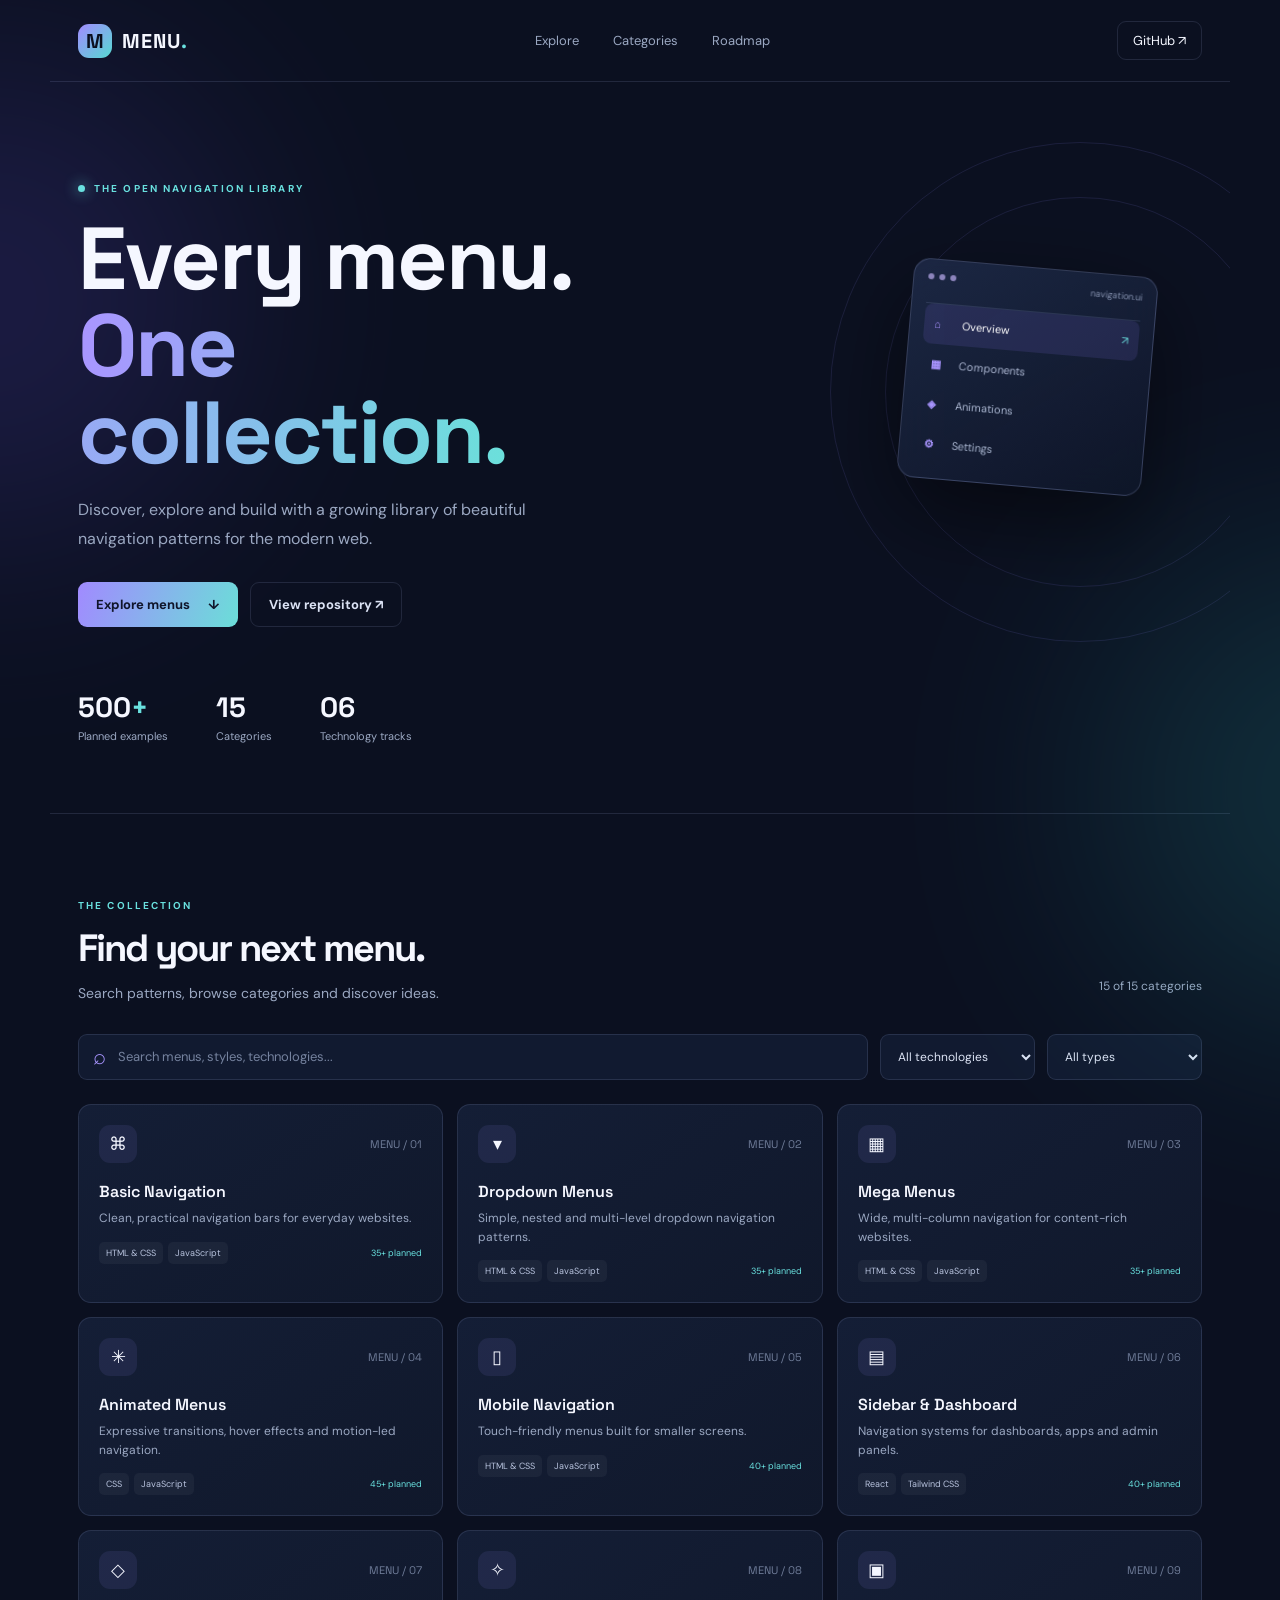
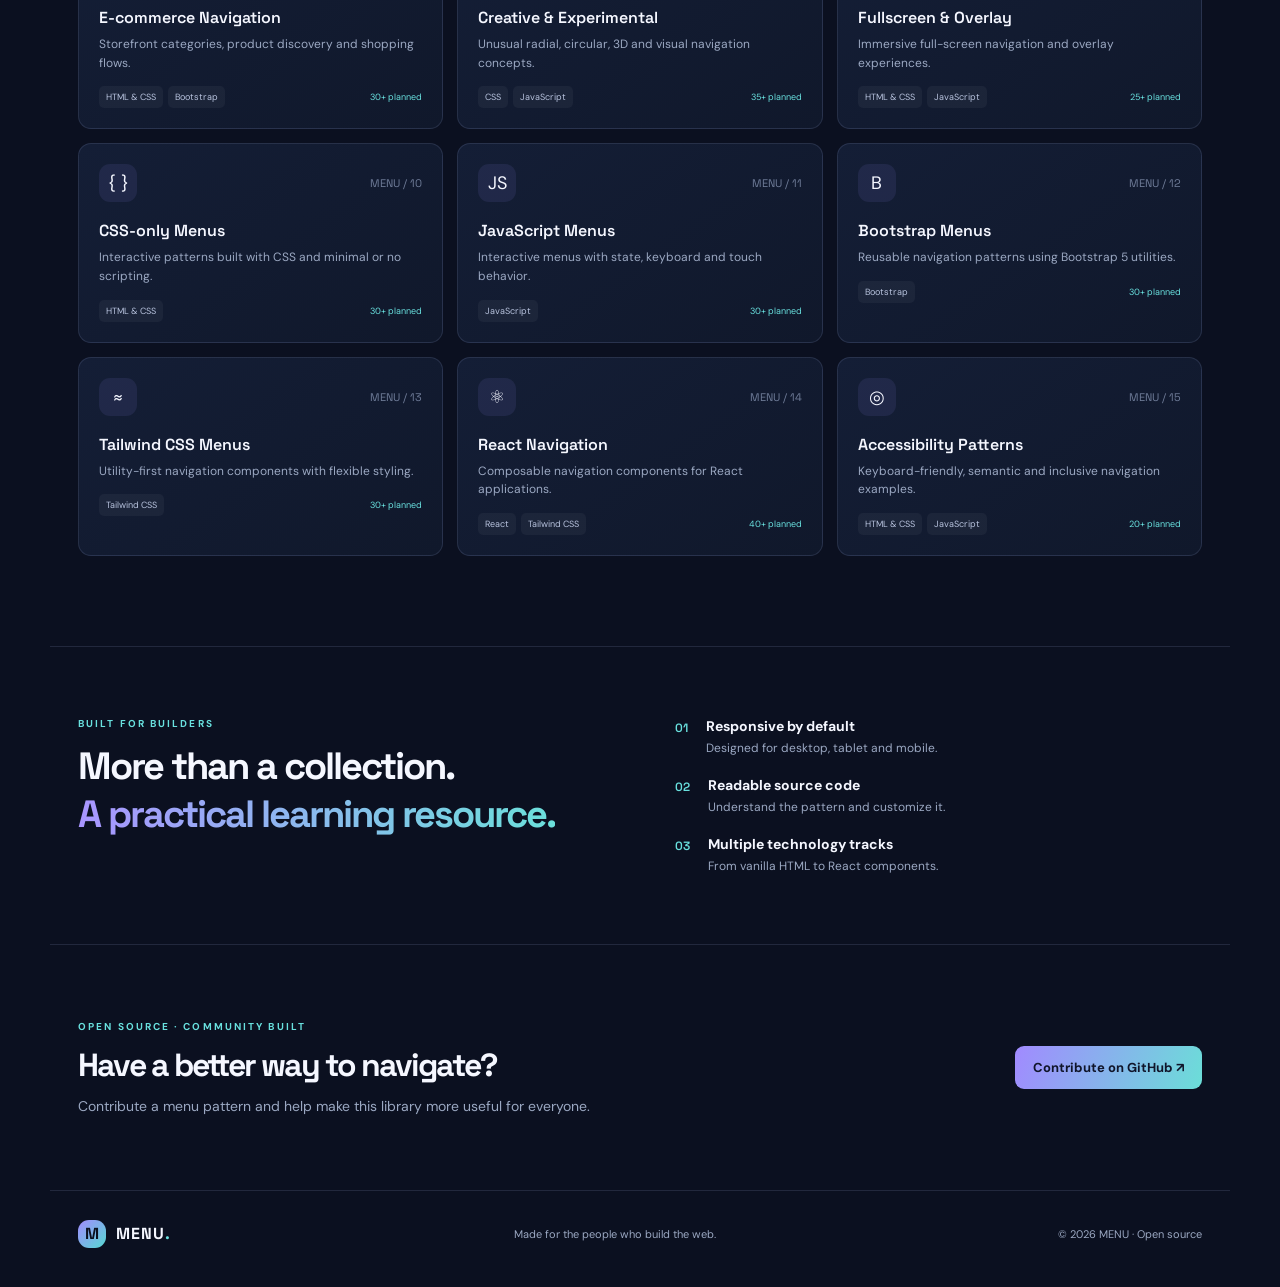
==== index.html @ bb1c4ee7 "first commit" ====
<!doctype html>
<html lang="en">
<head>
  <meta charset="utf-8">
  <meta name="viewport" content="width=device-width, initial-scale=1">
  <meta name="description" content="Explore a growing collection of responsive, animated and interactive web navigation menus.">
  <meta name="theme-color" content="#0b1020">
  <title>MENU — Navigation Library</title>
  <link rel="preconnect" href="https://fonts.googleapis.com">
  <link rel="preconnect" href="https://fonts.gstatic.com" crossorigin>
  <link href="https://fonts.googleapis.com/css2?family=DM+Sans:wght@400;500;600;700&family=Space+Grotesk:wght@500;600;700&display=swap" rel="stylesheet">
  <link rel="stylesheet" href="assets/css/style.css">
</head>
<body>
  <div class="ambient ambient-one"></div><div class="ambient ambient-two"></div>
  <header class="topbar">
    <a class="brand" href="#" aria-label="MENU home"><span class="brand-mark">M</span><span>MENU<span class="brand-dot">.</span></span></a>
    <nav class="top-links" aria-label="Main navigation">
      <a href="#explore">Explore</a><a href="#categories">Categories</a><a href="ROADMAP.md">Roadmap</a>
    </nav>
    <a class="github-link" href="https://github.com/YOUR-USERNAME/MENU" target="_blank" rel="noreferrer">GitHub <span aria-hidden="true">↗</span></a>
    <button class="mobile-toggle" id="mobileToggle" aria-label="Open navigation" aria-expanded="false">☰</button>
  </header>

  <main>
    <section class="hero">
      <div class="eyebrow"><span class="pulse"></span> THE OPEN NAVIGATION LIBRARY</div>
      <h1>Every menu.<br><span>One collection.</span></h1>
      <p class="hero-copy">Discover, explore and build with a growing library of beautiful navigation patterns for the modern web.</p>
      <div class="hero-actions"><a class="button primary" href="#explore">Explore menus <span>↓</span></a><a class="button secondary" href="https://github.com/YOUR-USERNAME/MENU" target="_blank" rel="noreferrer">View repository ↗</a></div>
      <div class="hero-stats">
        <div><strong>500<span>+</span></strong><small>Planned examples</small></div>
        <div><strong>15</strong><small>Categories</small></div>
        <div><strong>06</strong><small>Technology tracks</small></div>
      </div>
      <div class="hero-orbit orbit-a"></div><div class="hero-orbit orbit-b"></div>
      <div class="floating-menu"><div class="float-top"><i></i><i></i><i></i><span>navigation.ui</span></div><div class="float-row active"><b>⌂</b> Overview <em>↗</em></div><div class="float-row"><b>▦</b> Components</div><div class="float-row"><b>◈</b> Animations</div><div class="float-row"><b>⚙</b> Settings</div></div>
    </section>

    <section class="explore section-wrap" id="explore">
      <div class="section-heading"><div><div class="eyebrow">THE COLLECTION</div><h2>Find your next menu.</h2><p>Search patterns, browse categories and discover ideas.</p></div><span class="result-count" id="resultCount">15 categories</span></div>
      <div class="toolbar">
        <label class="searchbox"><span>⌕</span><input id="searchInput" type="search" placeholder="Search menus, styles, technologies..." aria-label="Search menus"></label>
        <select id="techFilter" aria-label="Filter by technology"><option value="all">All technologies</option><option>HTML & CSS</option><option>JavaScript</option><option>Bootstrap</option><option>Tailwind CSS</option><option>React</option></select>
        <select id="typeFilter" aria-label="Filter by menu type"><option value="all">All types</option><option>Basic</option><option>Dropdown</option><option>Mega</option><option>Animated</option><option>Mobile</option><option>Sidebar</option><option>Creative</option></select>
      </div>
      <div class="category-grid" id="categoryGrid" aria-live="polite"></div>
      <div class="empty-state" id="emptyState" hidden>No categories match your search. Try another keyword or clear a filter.</div>
    </section>

    <section class="feature-band section-wrap" id="categories">
      <div><div class="eyebrow">BUILT FOR BUILDERS</div><h2>More than a collection.<br><span>A practical learning resource.</span></h2></div>
      <div class="feature-list"><div><b>01</b><span><strong>Responsive by default</strong><small>Designed for desktop, tablet and mobile.</small></span></div><div><b>02</b><span><strong>Readable source code</strong><small>Understand the pattern and customize it.</small></span></div><div><b>03</b><span><strong>Multiple technology tracks</strong><small>From vanilla HTML to React components.</small></span></div></div>
    </section>
    <section class="cta section-wrap"><div><div class="eyebrow">OPEN SOURCE · COMMUNITY BUILT</div><h2>Have a better way to navigate?</h2><p>Contribute a menu pattern and help make this library more useful for everyone.</p></div><a class="button primary" href="https://github.com/YOUR-USERNAME/MENU" target="_blank" rel="noreferrer">Contribute on GitHub ↗</a></section>
  </main>
  <footer><a class="brand" href="#"><span class="brand-mark">M</span><span>MENU<span class="brand-dot">.</span></span></a><p>Made for the people who build the web.</p><span>© <span id="year"></span> MENU · Open source</span></footer>
  <script src="assets/js/app.js"></script>
</body>
</html>
---- assets/css/style.css ----
*{box-sizing:border-box} :root{--bg:#0b1020;--panel:#111a30;--panel2:#151f38;--text:#f5f7ff;--muted:#9ba8c2;--line:rgba(181,199,255,.13);--accent:#9b8cff;--cyan:#69e1df}html{scroll-behavior:smooth}body{margin:0;background:var(--bg);color:var(--text);font-family:"DM Sans",sans-serif;overflow-x:hidden}a{color:inherit;text-decoration:none}.ambient{position:absolute;width:480px;height:480px;border-radius:50%;filter:blur(120px);opacity:.16;pointer-events:none}.ambient-one{background:#755bff;top:60px;left:-250px}.ambient-two{background:#2bc7c2;top:550px;right:-300px}.topbar{height:82px;display:flex;align-items:center;justify-content:space-between;max-width:1180px;margin:auto;padding:0 28px;border-bottom:1px solid var(--line);position:relative;z-index:3}.brand{display:flex;align-items:center;gap:10px;font:700 20px "Space Grotesk";letter-spacing:1px}.brand-mark{width:34px;height:34px;border-radius:11px;background:linear-gradient(135deg,#a28bff,#56d9d2);display:grid;place-items:center;color:#0b1020;font-size:20px}.brand-dot{color:var(--cyan)}.top-links{display:flex;gap:34px;color:var(--muted);font-size:13px}.top-links a:hover,.github-link:hover{color:white}.github-link{font-size:13px;border:1px solid var(--line);padding:10px 15px;border-radius:9px}.mobile-toggle{display:none;background:none;color:white;border:0;font-size:24px}.hero{max-width:1180px;min-height:600px;margin:auto;padding:100px 28px 70px;position:relative;overflow:hidden}.eyebrow{font-size:10px;letter-spacing:2.1px;font-weight:700;color:var(--cyan);display:flex;align-items:center;gap:9px}.pulse{width:7px;height:7px;background:var(--cyan);border-radius:50%;box-shadow:0 0 14px var(--cyan)}h1,h2{font-family:"Space Grotesk";letter-spacing:-2px;margin:20px 0}h1{font-size:clamp(54px,7vw,88px);line-height:.99;max-width:600px}h1 span,.feature-band h2 span{background:linear-gradient(90deg,#a995ff,#6be0db);background-clip:text;color:transparent}.hero-copy{max-width:480px;color:var(--muted);font-size:16px;line-height:1.8}.hero-actions{display:flex;gap:12px;margin-top:28px}.button{display:inline-flex;align-items:center;gap:18px;padding:13px 18px;border-radius:9px;font-size:13px;font-weight:700;transition:.2s}.button:hover{transform:translateY(-3px)}.primary{background:linear-gradient(110deg,#a18aff,#6bded8);color:#10152a}.secondary{border:1px solid var(--line);color:#dbe2f4}.hero-stats{display:flex;gap:48px;margin-top:62px}.hero-stats div{display:grid;gap:4px}.hero-stats strong{font:700 28px "Space Grotesk"}.hero-stats strong span{color:var(--cyan)}.hero-stats small{color:var(--muted);font-size:11px}.floating-menu{position:absolute;right:80px;top:185px;width:245px;padding:14px;border:1px solid rgba(188,198,255,.2);border-radius:17px;background:linear-gradient(145deg,rgba(28,39,68,.94),rgba(13,21,40,.88));box-shadow:0 30px 90px #0008;transform:rotate(5deg);backdrop-filter:blur(20px)}.float-top{height:30px;border-bottom:1px solid var(--line);display:flex;gap:5px;align-items:flex-start}.float-top i{width:6px;height:6px;border-radius:50%;background:#8c84bc}.float-top span{margin-left:auto;color:#8794b1;font-size:9px}.float-row{padding:13px 10px;color:#aab6d0;font-size:11px;border-radius:8px}.float-row b{display:inline-block;width:25px;color:#a995ff}.float-row.active{background:#8f7aff20;color:white}.float-row em{float:right;color:var(--cyan);font-style:normal}.hero-orbit{position:absolute;border:1px solid #8d8bff20;border-radius:50%;pointer-events:none}.orbit-a{width:500px;height:500px;right:-100px;top:60px}.orbit-b{width:390px;height:390px;right:-45px;top:115px}.section-wrap{max-width:1180px;margin:auto;padding-left:28px;padding-right:28px}.explore{padding-top:85px;padding-bottom:90px;border-top:1px solid var(--line)}.section-heading{display:flex;justify-content:space-between;align-items:end}.section-heading h2,.feature-band h2,.cta h2{font-size:38px;margin:12px 0}.section-heading p,.cta p{color:var(--muted);margin:0;font-size:14px}.result-count{color:var(--muted);font-size:12px;padding-bottom:8px}.toolbar{display:flex;gap:12px;margin:32px 0 24px}.searchbox{height:46px;flex:1;display:flex;align-items:center;gap:10px;padding:0 14px;background:var(--panel);border:1px solid var(--line);border-radius:9px;color:#a995ff}.searchbox span{font-size:22px}.searchbox input{width:100%;background:none;border:0;outline:0;color:white;font:13px "DM Sans"}.searchbox input::placeholder{color:#75829e}.toolbar select{background:var(--panel);border:1px solid var(--line);color:#dce3f4;border-radius:9px;padding:0 13px;font:12px "DM Sans";min-width:155px}.category-grid{display:grid;grid-template-columns:repeat(3,1fr);gap:14px}.category-card{background:linear-gradient(145deg,#141e36,#10182b);border:1px solid var(--line);border-radius:13px;padding:20px;min-height:166px;transition:.22s;position:relative;overflow:hidden}.category-card:hover{border-color:#a18aff88;transform:translateY(-4px);background:#17223d}.card-top{display:flex;justify-content:space-between;align-items:center}.card-icon{width:38px;height:38px;border-radius:11px;background:#9d8bff19;display:grid;place-items:center;font-size:18px}.card-number{color:#6f7c98;font:11px "Space Grotesk"}.category-card h3{font:600 16px "Space Grotesk";margin:18px 0 7px}.category-card p{font-size:12px;color:var(--muted);line-height:1.55;margin:0 0 14px}.card-bottom{display:flex;justify-content:space-between;align-items:center}.tags{display:flex;gap:5px;flex-wrap:wrap}.tag{font-size:9px;color:#b9c4df;background:#ffffff0b;padding:5px 7px;border-radius:5px}.planned{font-size:9px;color:var(--cyan)}.empty-state{padding:40px;text-align:center;color:var(--muted)}.feature-band{border-top:1px solid var(--line);border-bottom:1px solid var(--line);padding-top:70px;padding-bottom:70px;display:grid;grid-template-columns:1fr 1fr;gap:70px}.feature-list{display:grid;gap:20px}.feature-list>div{display:flex;gap:18px;align-items:start}.feature-list b{font:600 12px "Space Grotesk";color:var(--cyan);padding-top:3px}.feature-list span{display:grid;gap:5px}.feature-list strong{font-size:14px}.feature-list small{font-size:12px;color:var(--muted)}.cta{display:flex;justify-content:space-between;align-items:center;padding-top:75px;padding-bottom:75px}.cta h2{font-size:32px}.cta .button{white-space:nowrap}footer{max-width:1180px;margin:auto;padding:25px 28px 35px;border-top:1px solid var(--line);display:flex;align-items:center;justify-content:space-between}footer p,footer>span{font-size:11px;color:var(--muted)}footer .brand{font-size:16px}footer .brand-mark{width:28px;height:28px;font-size:16px}@media(max-width:800px){.floating-menu{right:25px;top:270px;opacity:.55;transform:scale(.8) rotate(5deg)}.hero{min-height:680px;padding-top:75px}.hero-copy{max-width:390px}.hero-stats{gap:25px}.category-grid{grid-template-columns:repeat(2,1fr)}.feature-band{gap:35px}.toolbar{flex-wrap:wrap}.searchbox{flex-basis:100%}.toolbar select{flex:1;height:44px}}@media(max-width:560px){.topbar{height:68px;padding:0 18px}.top-links{display:none;position:absolute;top:67px;left:0;right:0;padding:20px;background:#111a30;flex-direction:column;gap:18px}.top-links.open{display:flex}.github-link{margin-left:auto;margin-right:14px;padding:8px 10px}.mobile-toggle{display:block}.hero{padding:70px 20px 55px;min-height:650px}.hero h1{font-size:58px}.hero-copy{font-size:14px;max-width:330px}.floating-menu{top:375px;right:10px;opacity:.42;transform:scale(.7) rotate(5deg);transform-origin:top right}.hero-orbit{right:-280px}.hero-stats{gap:20px;margin-top:48px}.hero-stats strong{font-size:23px}.hero-stats small{font-size:9px}.section-wrap{padding-left:20px;padding-right:20px}.explore{padding-top:60px;padding-bottom:60px}.section-heading{display:block}.section-heading h2,.feature-band h2{font-size:32px}.result-count{display:block;margin-top:15px}.category-grid{grid-template-columns:1fr}.category-card{min-height:150px}.toolbar select{min-width:0;width:calc(50% - 6px);font-size:11px}.feature-band{grid-template-columns:1fr;padding-top:55px;padding-bottom:55px;gap:30px}.cta{align-items:flex-start;flex-direction:column;gap:25px;padding-top:55px;padding-bottom:55px}.cta h2{font-size:29px}footer{padding:22px 20px;flex-wrap:wrap;gap:12px}footer p{order:3;width:100%;margin:0}}
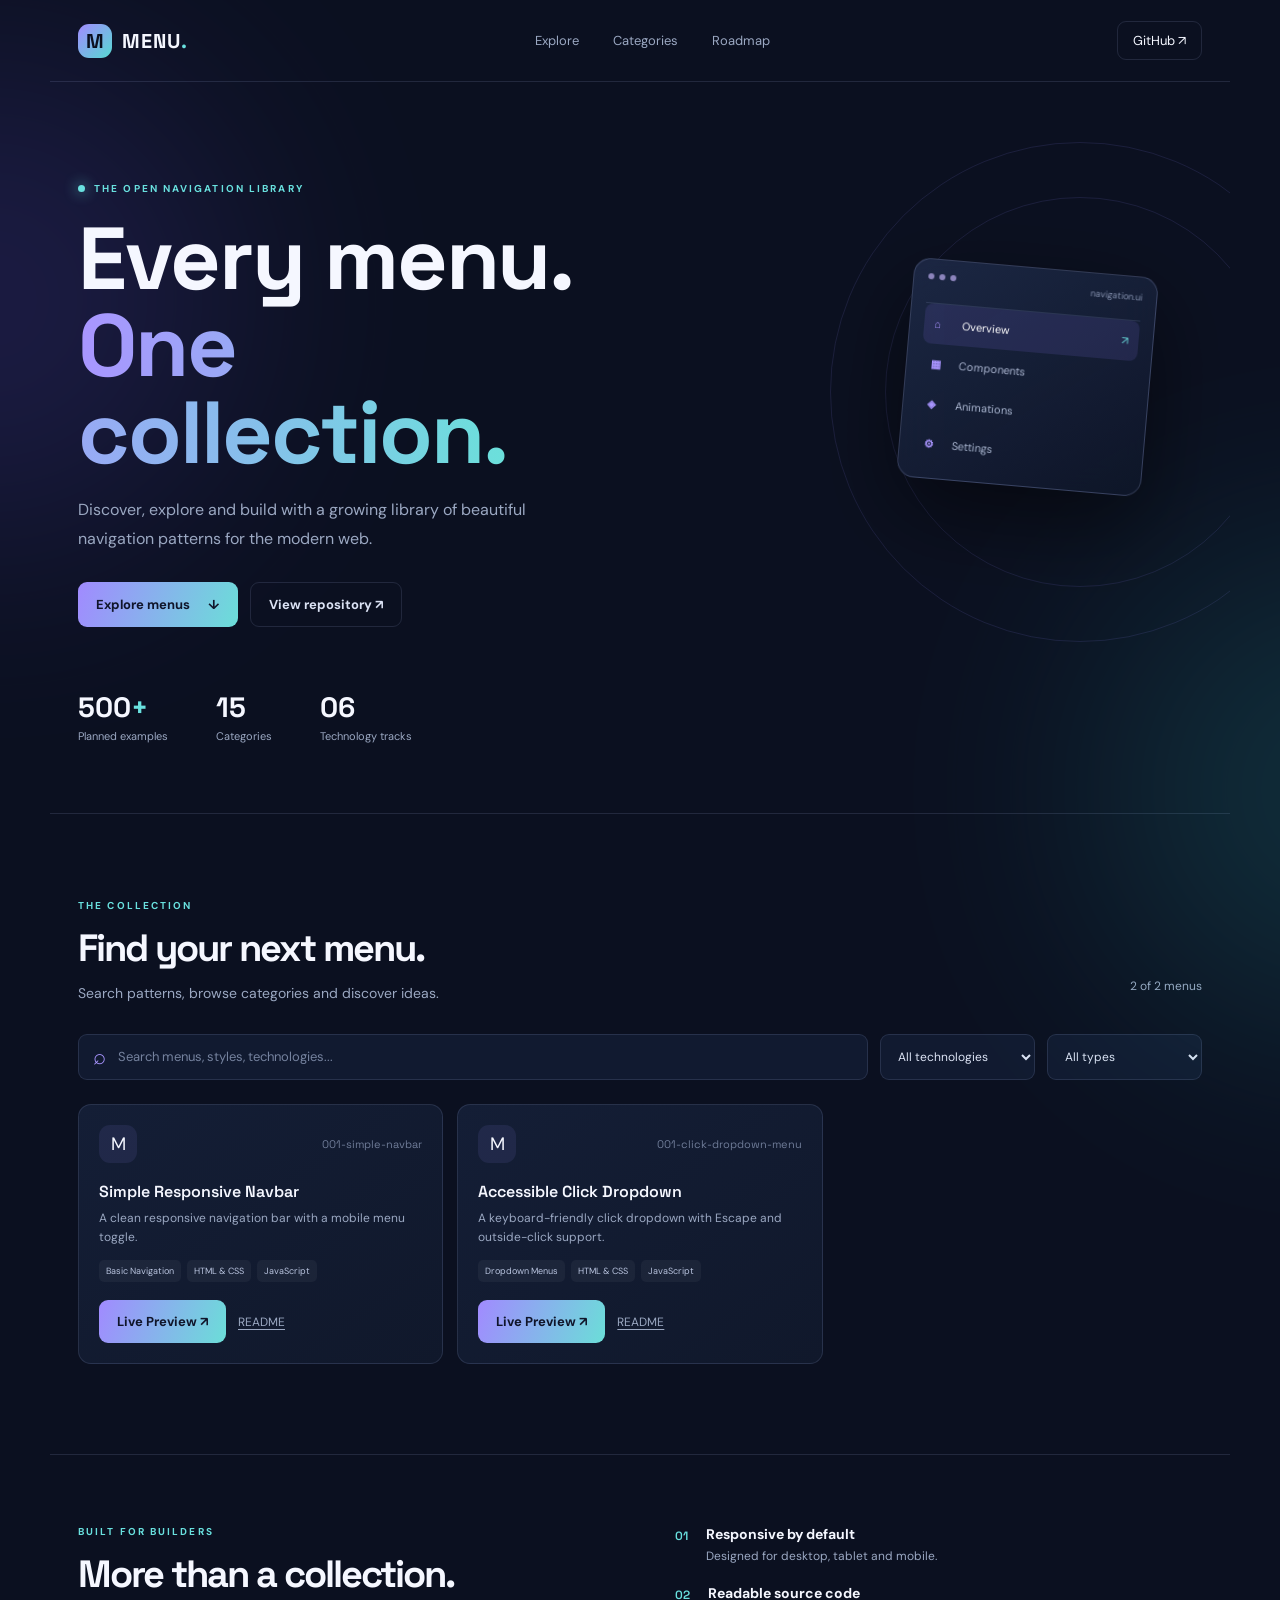
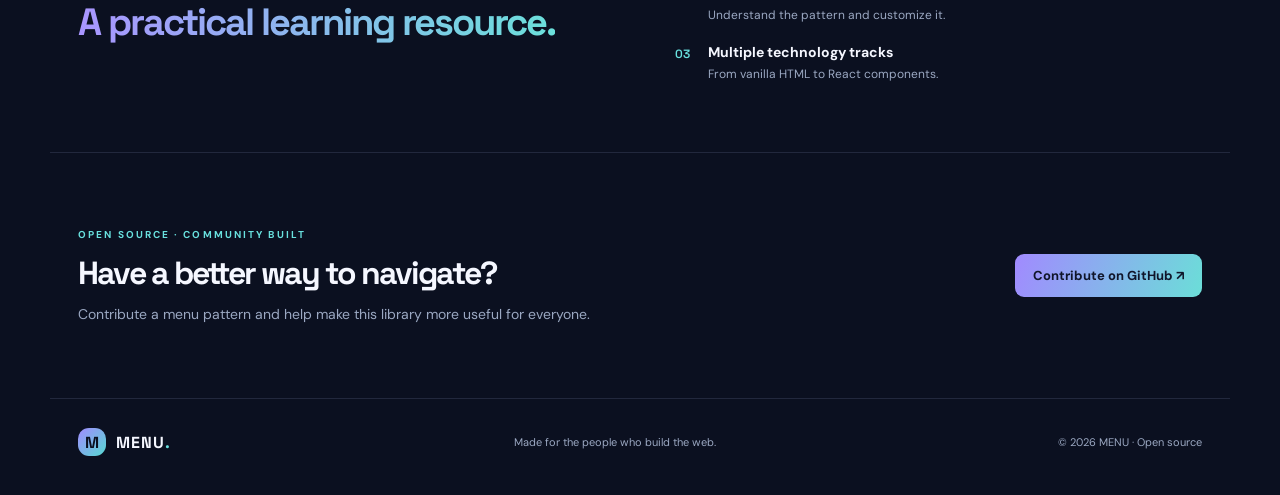
==== commit 1c1a06f6: "Added New File" ====
--- a/index.html
+++ b/index.html
@@ -18,7 +18,7 @@
     <nav class="top-links" aria-label="Main navigation">
       <a href="#explore">Explore</a><a href="#categories">Categories</a><a href="ROADMAP.md">Roadmap</a>
     </nav>
-    <a class="github-link" href="https://github.com/YOUR-USERNAME/MENU" target="_blank" rel="noreferrer">GitHub <span aria-hidden="true">↗</span></a>
+    <a class="github-link" href="https://github.com/adnanalamin/MENU" target="_blank" rel="noreferrer">GitHub <span aria-hidden="true">↗</span></a>
     <button class="mobile-toggle" id="mobileToggle" aria-label="Open navigation" aria-expanded="false">☰</button>
   </header>
 
@@ -27,7 +27,7 @@
       <div class="eyebrow"><span class="pulse"></span> THE OPEN NAVIGATION LIBRARY</div>
       <h1>Every menu.<br><span>One collection.</span></h1>
       <p class="hero-copy">Discover, explore and build with a growing library of beautiful navigation patterns for the modern web.</p>
-      <div class="hero-actions"><a class="button primary" href="#explore">Explore menus <span>↓</span></a><a class="button secondary" href="https://github.com/YOUR-USERNAME/MENU" target="_blank" rel="noreferrer">View repository ↗</a></div>
+      <div class="hero-actions"><a class="button primary" href="#explore">Explore menus <span>↓</span></a><a class="button secondary" href="https://github.com/adnanalamin/MENU" target="_blank" rel="noreferrer">View repository ↗</a></div>
       <div class="hero-stats">
         <div><strong>500<span>+</span></strong><small>Planned examples</small></div>
         <div><strong>15</strong><small>Categories</small></div>
@@ -52,9 +52,10 @@
       <div><div class="eyebrow">BUILT FOR BUILDERS</div><h2>More than a collection.<br><span>A practical learning resource.</span></h2></div>
       <div class="feature-list"><div><b>01</b><span><strong>Responsive by default</strong><small>Designed for desktop, tablet and mobile.</small></span></div><div><b>02</b><span><strong>Readable source code</strong><small>Understand the pattern and customize it.</small></span></div><div><b>03</b><span><strong>Multiple technology tracks</strong><small>From vanilla HTML to React components.</small></span></div></div>
     </section>
-    <section class="cta section-wrap"><div><div class="eyebrow">OPEN SOURCE · COMMUNITY BUILT</div><h2>Have a better way to navigate?</h2><p>Contribute a menu pattern and help make this library more useful for everyone.</p></div><a class="button primary" href="https://github.com/YOUR-USERNAME/MENU" target="_blank" rel="noreferrer">Contribute on GitHub ↗</a></section>
+    <section class="cta section-wrap"><div><div class="eyebrow">OPEN SOURCE · COMMUNITY BUILT</div><h2>Have a better way to navigate?</h2><p>Contribute a menu pattern and help make this library more useful for everyone.</p></div><a class="button primary" href="https://github.com/adnanalamin/MENU" target="_blank" rel="noreferrer">Contribute on GitHub ↗</a></section>
   </main>
   <footer><a class="brand" href="#"><span class="brand-mark">M</span><span>MENU<span class="brand-dot">.</span></span></a><p>Made for the people who build the web.</p><span>© <span id="year"></span> MENU · Open source</span></footer>
+  <script src="assets/js/menus-data.js"></script>
   <script src="assets/js/app.js"></script>
 </body>
 </html>
--- a/assets/css/style.css
+++ b/assets/css/style.css
@@ -1 +1,3 @@
 *{box-sizing:border-box} :root{--bg:#0b1020;--panel:#111a30;--panel2:#151f38;--text:#f5f7ff;--muted:#9ba8c2;--line:rgba(181,199,255,.13);--accent:#9b8cff;--cyan:#69e1df}html{scroll-behavior:smooth}body{margin:0;background:var(--bg);color:var(--text);font-family:"DM Sans",sans-serif;overflow-x:hidden}a{color:inherit;text-decoration:none}.ambient{position:absolute;width:480px;height:480px;border-radius:50%;filter:blur(120px);opacity:.16;pointer-events:none}.ambient-one{background:#755bff;top:60px;left:-250px}.ambient-two{background:#2bc7c2;top:550px;right:-300px}.topbar{height:82px;display:flex;align-items:center;justify-content:space-between;max-width:1180px;margin:auto;padding:0 28px;border-bottom:1px solid var(--line);position:relative;z-index:3}.brand{display:flex;align-items:center;gap:10px;font:700 20px "Space Grotesk";letter-spacing:1px}.brand-mark{width:34px;height:34px;border-radius:11px;background:linear-gradient(135deg,#a28bff,#56d9d2);display:grid;place-items:center;color:#0b1020;font-size:20px}.brand-dot{color:var(--cyan)}.top-links{display:flex;gap:34px;color:var(--muted);font-size:13px}.top-links a:hover,.github-link:hover{color:white}.github-link{font-size:13px;border:1px solid var(--line);padding:10px 15px;border-radius:9px}.mobile-toggle{display:none;background:none;color:white;border:0;font-size:24px}.hero{max-width:1180px;min-height:600px;margin:auto;padding:100px 28px 70px;position:relative;overflow:hidden}.eyebrow{font-size:10px;letter-spacing:2.1px;font-weight:700;color:var(--cyan);display:flex;align-items:center;gap:9px}.pulse{width:7px;height:7px;background:var(--cyan);border-radius:50%;box-shadow:0 0 14px var(--cyan)}h1,h2{font-family:"Space Grotesk";letter-spacing:-2px;margin:20px 0}h1{font-size:clamp(54px,7vw,88px);line-height:.99;max-width:600px}h1 span,.feature-band h2 span{background:linear-gradient(90deg,#a995ff,#6be0db);background-clip:text;color:transparent}.hero-copy{max-width:480px;color:var(--muted);font-size:16px;line-height:1.8}.hero-actions{display:flex;gap:12px;margin-top:28px}.button{display:inline-flex;align-items:center;gap:18px;padding:13px 18px;border-radius:9px;font-size:13px;font-weight:700;transition:.2s}.button:hover{transform:translateY(-3px)}.primary{background:linear-gradient(110deg,#a18aff,#6bded8);color:#10152a}.secondary{border:1px solid var(--line);color:#dbe2f4}.hero-stats{display:flex;gap:48px;margin-top:62px}.hero-stats div{display:grid;gap:4px}.hero-stats strong{font:700 28px "Space Grotesk"}.hero-stats strong span{color:var(--cyan)}.hero-stats small{color:var(--muted);font-size:11px}.floating-menu{position:absolute;right:80px;top:185px;width:245px;padding:14px;border:1px solid rgba(188,198,255,.2);border-radius:17px;background:linear-gradient(145deg,rgba(28,39,68,.94),rgba(13,21,40,.88));box-shadow:0 30px 90px #0008;transform:rotate(5deg);backdrop-filter:blur(20px)}.float-top{height:30px;border-bottom:1px solid var(--line);display:flex;gap:5px;align-items:flex-start}.float-top i{width:6px;height:6px;border-radius:50%;background:#8c84bc}.float-top span{margin-left:auto;color:#8794b1;font-size:9px}.float-row{padding:13px 10px;color:#aab6d0;font-size:11px;border-radius:8px}.float-row b{display:inline-block;width:25px;color:#a995ff}.float-row.active{background:#8f7aff20;color:white}.float-row em{float:right;color:var(--cyan);font-style:normal}.hero-orbit{position:absolute;border:1px solid #8d8bff20;border-radius:50%;pointer-events:none}.orbit-a{width:500px;height:500px;right:-100px;top:60px}.orbit-b{width:390px;height:390px;right:-45px;top:115px}.section-wrap{max-width:1180px;margin:auto;padding-left:28px;padding-right:28px}.explore{padding-top:85px;padding-bottom:90px;border-top:1px solid var(--line)}.section-heading{display:flex;justify-content:space-between;align-items:end}.section-heading h2,.feature-band h2,.cta h2{font-size:38px;margin:12px 0}.section-heading p,.cta p{color:var(--muted);margin:0;font-size:14px}.result-count{color:var(--muted);font-size:12px;padding-bottom:8px}.toolbar{display:flex;gap:12px;margin:32px 0 24px}.searchbox{height:46px;flex:1;display:flex;align-items:center;gap:10px;padding:0 14px;background:var(--panel);border:1px solid var(--line);border-radius:9px;color:#a995ff}.searchbox span{font-size:22px}.searchbox input{width:100%;background:none;border:0;outline:0;color:white;font:13px "DM Sans"}.searchbox input::placeholder{color:#75829e}.toolbar select{background:var(--panel);border:1px solid var(--line);color:#dce3f4;border-radius:9px;padding:0 13px;font:12px "DM Sans";min-width:155px}.category-grid{display:grid;grid-template-columns:repeat(3,1fr);gap:14px}.category-card{background:linear-gradient(145deg,#141e36,#10182b);border:1px solid var(--line);border-radius:13px;padding:20px;min-height:166px;transition:.22s;position:relative;overflow:hidden}.category-card:hover{border-color:#a18aff88;transform:translateY(-4px);background:#17223d}.card-top{display:flex;justify-content:space-between;align-items:center}.card-icon{width:38px;height:38px;border-radius:11px;background:#9d8bff19;display:grid;place-items:center;font-size:18px}.card-number{color:#6f7c98;font:11px "Space Grotesk"}.category-card h3{font:600 16px "Space Grotesk";margin:18px 0 7px}.category-card p{font-size:12px;color:var(--muted);line-height:1.55;margin:0 0 14px}.card-bottom{display:flex;justify-content:space-between;align-items:center}.tags{display:flex;gap:5px;flex-wrap:wrap}.tag{font-size:9px;color:#b9c4df;background:#ffffff0b;padding:5px 7px;border-radius:5px}.planned{font-size:9px;color:var(--cyan)}.empty-state{padding:40px;text-align:center;color:var(--muted)}.feature-band{border-top:1px solid var(--line);border-bottom:1px solid var(--line);padding-top:70px;padding-bottom:70px;display:grid;grid-template-columns:1fr 1fr;gap:70px}.feature-list{display:grid;gap:20px}.feature-list>div{display:flex;gap:18px;align-items:start}.feature-list b{font:600 12px "Space Grotesk";color:var(--cyan);padding-top:3px}.feature-list span{display:grid;gap:5px}.feature-list strong{font-size:14px}.feature-list small{font-size:12px;color:var(--muted)}.cta{display:flex;justify-content:space-between;align-items:center;padding-top:75px;padding-bottom:75px}.cta h2{font-size:32px}.cta .button{white-space:nowrap}footer{max-width:1180px;margin:auto;padding:25px 28px 35px;border-top:1px solid var(--line);display:flex;align-items:center;justify-content:space-between}footer p,footer>span{font-size:11px;color:var(--muted)}footer .brand{font-size:16px}footer .brand-mark{width:28px;height:28px;font-size:16px}@media(max-width:800px){.floating-menu{right:25px;top:270px;opacity:.55;transform:scale(.8) rotate(5deg)}.hero{min-height:680px;padding-top:75px}.hero-copy{max-width:390px}.hero-stats{gap:25px}.category-grid{grid-template-columns:repeat(2,1fr)}.feature-band{gap:35px}.toolbar{flex-wrap:wrap}.searchbox{flex-basis:100%}.toolbar select{flex:1;height:44px}}@media(max-width:560px){.topbar{height:68px;padding:0 18px}.top-links{display:none;position:absolute;top:67px;left:0;right:0;padding:20px;background:#111a30;flex-direction:column;gap:18px}.top-links.open{display:flex}.github-link{margin-left:auto;margin-right:14px;padding:8px 10px}.mobile-toggle{display:block}.hero{padding:70px 20px 55px;min-height:650px}.hero h1{font-size:58px}.hero-copy{font-size:14px;max-width:330px}.floating-menu{top:375px;right:10px;opacity:.42;transform:scale(.7) rotate(5deg);transform-origin:top right}.hero-orbit{right:-280px}.hero-stats{gap:20px;margin-top:48px}.hero-stats strong{font-size:23px}.hero-stats small{font-size:9px}.section-wrap{padding-left:20px;padding-right:20px}.explore{padding-top:60px;padding-bottom:60px}.section-heading{display:block}.section-heading h2,.feature-band h2{font-size:32px}.result-count{display:block;margin-top:15px}.category-grid{grid-template-columns:1fr}.category-card{min-height:150px}.toolbar select{min-width:0;width:calc(50% - 6px);font-size:11px}.feature-band{grid-template-columns:1fr;padding-top:55px;padding-bottom:55px;gap:30px}.cta{align-items:flex-start;flex-direction:column;gap:25px;padding-top:55px;padding-bottom:55px}.cta h2{font-size:29px}footer{padding:22px 20px;flex-wrap:wrap;gap:12px}footer p{order:3;width:100%;margin:0}}
+
+.menu-card-actions{display:flex;gap:12px;align-items:center;margin-top:18px}.source-link{font-size:12px;color:var(--muted);text-decoration:underline;text-underline-offset:3px}.menu-card .tags{display:flex;flex-wrap:wrap;gap:6px}
